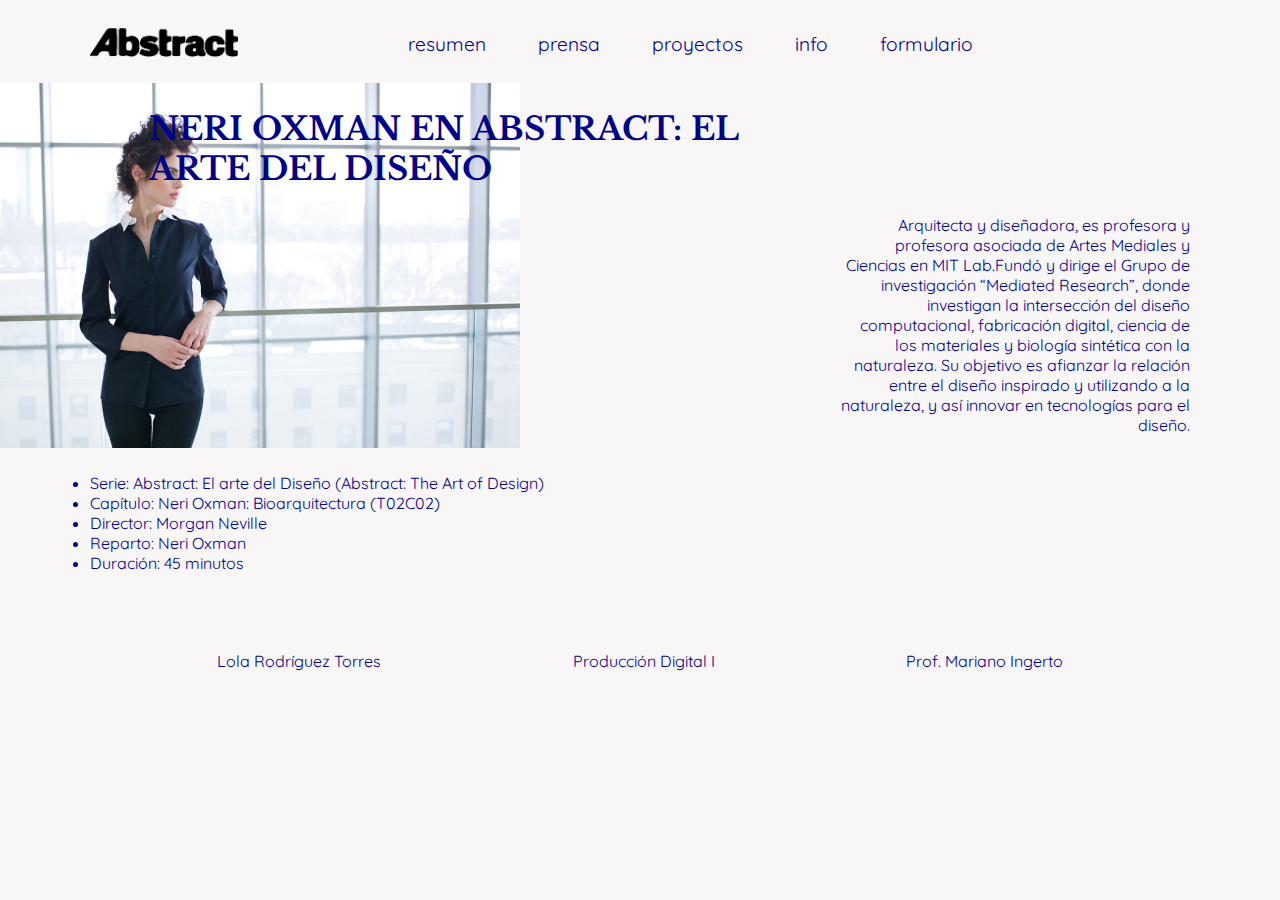
==== index.html @ 7cb878b6 "aaaa" ====
<!DOCTYPE>
<html>
	<head> 
	<title>BIOARQUITECTURA </title>
		<link href="https://fonts.googleapis.com/css2?family=Libre+Baskerville&display=swap" rel="stylesheet"> 
		<link href="https://fonts.googleapis.com/css2?family=Libre+Baskerville&family=Quicksand:wght@300&display=swap" rel="stylesheet">
		<link rel="stylesheet" href="https://cdnjs.cloudflare.com/ajax/libs/font-awesome/4.7.0/css/font-awesome.min.css"> 
		<link rel="stylesheet" type="text/css" href="css/estilos2.css">
		<meta name = "viewport" content = "width = device-width, initial-scale = 1.0">

	</head>
	<body>
	<header>
	<div>
		<a href="index.html">
			<img src="imagenes/abstract_logo_este.png" alt="logo Abstract">
		</a>
		<a href="javascript:void(0);" class="icon" onclick="myFunction()">
        <i class="fa fa-bars"></i>
 		</a>
	</div>
		<nav id="navegador">
			
		<ul>
		<li><a href= "index.html" >resumen</a></li>
		<li><a href= "prensa.html" >prensa</a></li>
		<li><a href= "proyectos.html" >proyectos</a></li>
		<li><a href= "information.html" >info</a></li>
		<li><a href="form">formulario</li>
		</ul>
	</nav>

	</header>		
		<section>
		<article class="fondo">
		 <h1> NERI OXMAN EN ABSTRACT: EL ARTE DEL DISEÑO </h1>
		<div class="primero">
			<p>Arquitecta y diseñadora, es profesora y profesora asociada de Artes Mediales y Ciencias en MIT Lab.Fundó y dirige el Grupo de investigación “Mediated Research”, donde investigan la intersección del diseño computacional, fabricación digital, ciencia de los materiales y biología sintética con la naturaleza. 
			Su objetivo es afianzar la relación entre el diseño inspirado y utilizando a la naturaleza, y así innovar en tecnologías para el diseño. </p> 
		</div>	
		</article>
		</section>	
		<section>
			<article>
				<div class="segundo">
					<ul>
						<li>
							Serie: Abstract: El arte del Diseño (Abstract: The Art of Design)
						</li>
						<li>
							Capítulo: Neri Oxman: Bioarquitectura (T02C02) 
						</li>
						<li>
							Director: Morgan Neville
						</li>
						<li>
							Reparto: Neri Oxman
						</li>
						<li>
							Duración: 45 minutos
						</li>
					
				</ul>
				</div>
			</article>
		</section>
	<footer>
		<div>
			<p>
			Lola Rodríguez Torres
		</p>
		</div>
		<div>
		<p>
			Producción Digital I
		</p>
		</div>
		<div>
		<p>
			Prof. Mariano Ingerto
		</p>	
		</div>
		
	</footer>
</body>
<script type="text/javascript">
	function myFunction (){
let x = document.getElementById ('navegador');
	if (x.className !== 'responsive'){
		x.className = 'navegador responsive';
	}
	else {
			x.className ='navegador'}
	}
</script>
</html>
---- css/estilos2.css ----
* {
	margin: 0;
	padding: 0;
	box-sizing: border-box;
}
body{
	background-color: F8F6F6;
}
header{
	padding-top: 2%;
	padding-right: 7%;
	padding-bottom: 2%;
	padding-left: 7%;
	display: flex;
	justify-content: space-between;
}
header img {
	height: 2rem;
	width: auto;
}
nav ul{
	margin-top: 1%;
}
nav ul li {
	display: inline-block;
}
nav ul li a{
	font-size: 1.2rem;
	padding-right: 3rem;
	text-transform: lowercase;
}
a{
	text-decoration: none;
	font-family: 'Quicksand', sans-serif;
	font-size: 1.5rem;
	color: darkblue;
}
section article {
	padding-top: 2%;
	padding-right: 7%;
	padding-bottom: 1%;
	padding-left: 7%;
	display: flex;
	margin-right: auto;
	margin-left: auto;
	
}
h1 {
	font-family: 'Libre Baskerville', serif;
	font-size: 2rem;
	color: darkblue;
	text-transform: uppercase;
	text-shadow: black;
	display: flex;
	padding-left: 2%;
	text-align: left;
	margin-right: auto;
	margin-left: auto;

}
.fondo{
	background-image: url("../imagenes/OXMAN-OFF.png");
	width: 100%;
	height: auto;
	object-position: left;
	padding-left: 10%;
	background-repeat: no-repeat;
	background-size: contain;
}
.fondo_secundario{
	width: 33%;
	height: auto;
	object-position: left;
	padding-top: 1%;
	padding-left: 5%;
	display: inline-block;
	text-decoration: none;
	font-family: 'Quicksand', sans-serif;
	font-size: 1rem;
	color: darkblue;
	text-align: justify;
	padding-right: 5%;
}
.foto_nerixlab {
	width: 100%;
	height: auto;
}
.primero{
	text-decoration: none;
	font-family: 'Quicksand', sans-serif;
	font-size: 1rem;
	color: darkblue;
	text-align: right;
	width: 45%;
	padding-top: 10%;
}
.segundo {
	text-decoration: none;
	font-family: 'Quicksand', sans-serif;
	font-size: 1rem;
	color: darkblue;
	text-align: left;
}
.tercero{
text-decoration: none;
	font-family: 'Quicksand', sans-serif;
	font-size: 1rem;
	color: darkblue;
	text-align: left;
	padding-top: 1%;
	padding-left: 2%;
	padding-right: 2%;
	object-position: center;
}
.carrete div {
	padding-top: 30%;
}
.carrete img{
	width: 100%;
	padding: 2%;
}

.informacion{
	width: 33%;
	height: auto;
	object-position: left;
	padding-top: 1%;
	padding-left: 1%;
	display: inline-block;
	text-decoration: none;
	font-family: 'Quicksand', sans-serif;
	font-size: 1rem;
	color: darkblue;
	text-align: center;
	padding-right: 5%;
	border-color: darkblue;
}
.formulario {
	object-position: left;
	text-decoration: none;
	font-family: 'Quicksand', sans-serif;
	font-size: 1rem;
	color: darkblue;
	text-align: left;
	padding-top: 1%;
	padding-left: 2%;
	padding-right: 2%;
}
footer{
	display: flex;
	text-align: center;
	justify-content: space-evenly;
	align-items: center;
	height: 150px;
	padding-left: 2%;
	padding-right: 2%;
	text-decoration: none;
	font-family: 'Quicksand', sans-serif;
	font-size: 1rem;
	color: darkblue;
}
.icon {
	display: none;
}
@media screen and (max-width: 480px) {
	header {flex-wrap: wrap;}
nav ul { display: none; }
.icon { display: block;  }
section {
	max-width: 480px;
	width: 100%;
}
header div, header a{
	flex: 1 o 50%;
}
header nav {
	flex-basis: 100%;
}
.fondo{
	background-image: url("../imagenes/OXMAN-OFF.png");
	height: 250px;
}
.fondo_secundario{
	width: 100%;
	display: block;
	
}
nav .responsive ul {
	display: block;
	width: 100%;
}
.primero{
	width: 100%;
	display: block;
}
.segundo {
	width: 100%;
	display: block;
}
.tercero{
	width: 100%;
	display: block;
}
.informacion{
	width: 100%;
	height: auto;
	object-position: center;
	display: block;
	text-decoration: none;
}
footer{
	padding-top: 3rem;
	margin-right: 1%;
	max-width: 1,5rem;
}
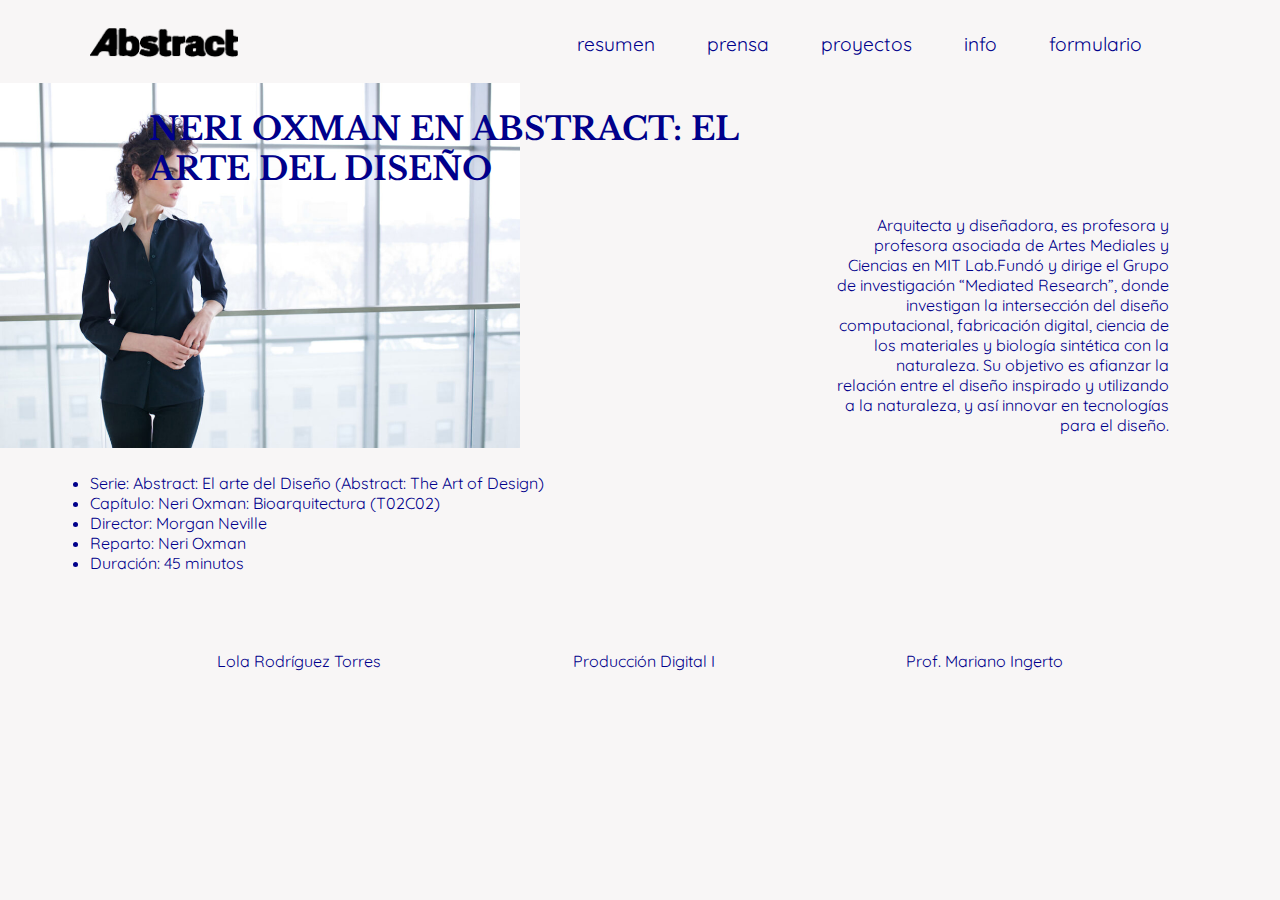
==== commit b521a0ca: "aver" ====
--- a/index.html
+++ b/index.html
@@ -15,18 +15,19 @@
 		<a href="index.html">
 			<img src="imagenes/abstract_logo_este.png" alt="logo Abstract">
 		</a>
-		<a href="javascript:void(0);" class="icon" onclick="myFunction()">
+		
+	</div>
+	<a href="javascript:void(0);" class="icon" onclick="myFunction()">
         <i class="fa fa-bars"></i>
  		</a>
-	</div>
-		<nav id="navegador">
+		<nav id="navegador" class="navegador">
 			
 		<ul>
 		<li><a href= "index.html" >resumen</a></li>
 		<li><a href= "prensa.html" >prensa</a></li>
 		<li><a href= "proyectos.html" >proyectos</a></li>
 		<li><a href= "information.html" >info</a></li>
-		<li><a href="form">formulario</li>
+		<li><a href="form">formulario</a></li>
 		</ul>
 	</nav>
 
@@ -86,7 +87,7 @@
 <script type="text/javascript">
 	function myFunction (){
 let x = document.getElementById ('navegador');
-	if (x.className !== 'responsive'){
+	if (x.className !== 'navegador responsive'){
 		x.className = 'navegador responsive';
 	}
 	else {
--- a/css/estilos2.css
+++ b/css/estilos2.css
@@ -51,7 +51,7 @@
 	color: darkblue;
 	text-transform: uppercase;
 	text-shadow: black;
-	display: flex;
+	display: block;
 	padding-left: 2%;
 	text-align: left;
 	margin-right: auto;
@@ -93,6 +93,7 @@
 	text-align: right;
 	width: 45%;
 	padding-top: 10%;
+	padding-right: 2% ;
 }
 .segundo {
 	text-decoration: none;
@@ -142,7 +143,7 @@
 	font-size: 1rem;
 	color: darkblue;
 	text-align: left;
-	padding-top: 1%;
+	padding-top: 25%;
 	padding-left: 2%;
 	padding-right: 2%;
 }
@@ -171,7 +172,7 @@
 	width: 100%;
 }
 header div, header a{
-	flex: 1 o 50%;
+	flex: 1 0 50%;
 }
 header nav {
 	flex-basis: 100%;
@@ -185,13 +186,14 @@
 	display: block;
 	
 }
-nav .responsive ul {
+nav .navegadoresponsive ul {
 	display: block;
 	width: 100%;
 }
 .primero{
 	width: 100%;
 	display: block;
+	height: auto;
 }
 .segundo {
 	width: 100%;
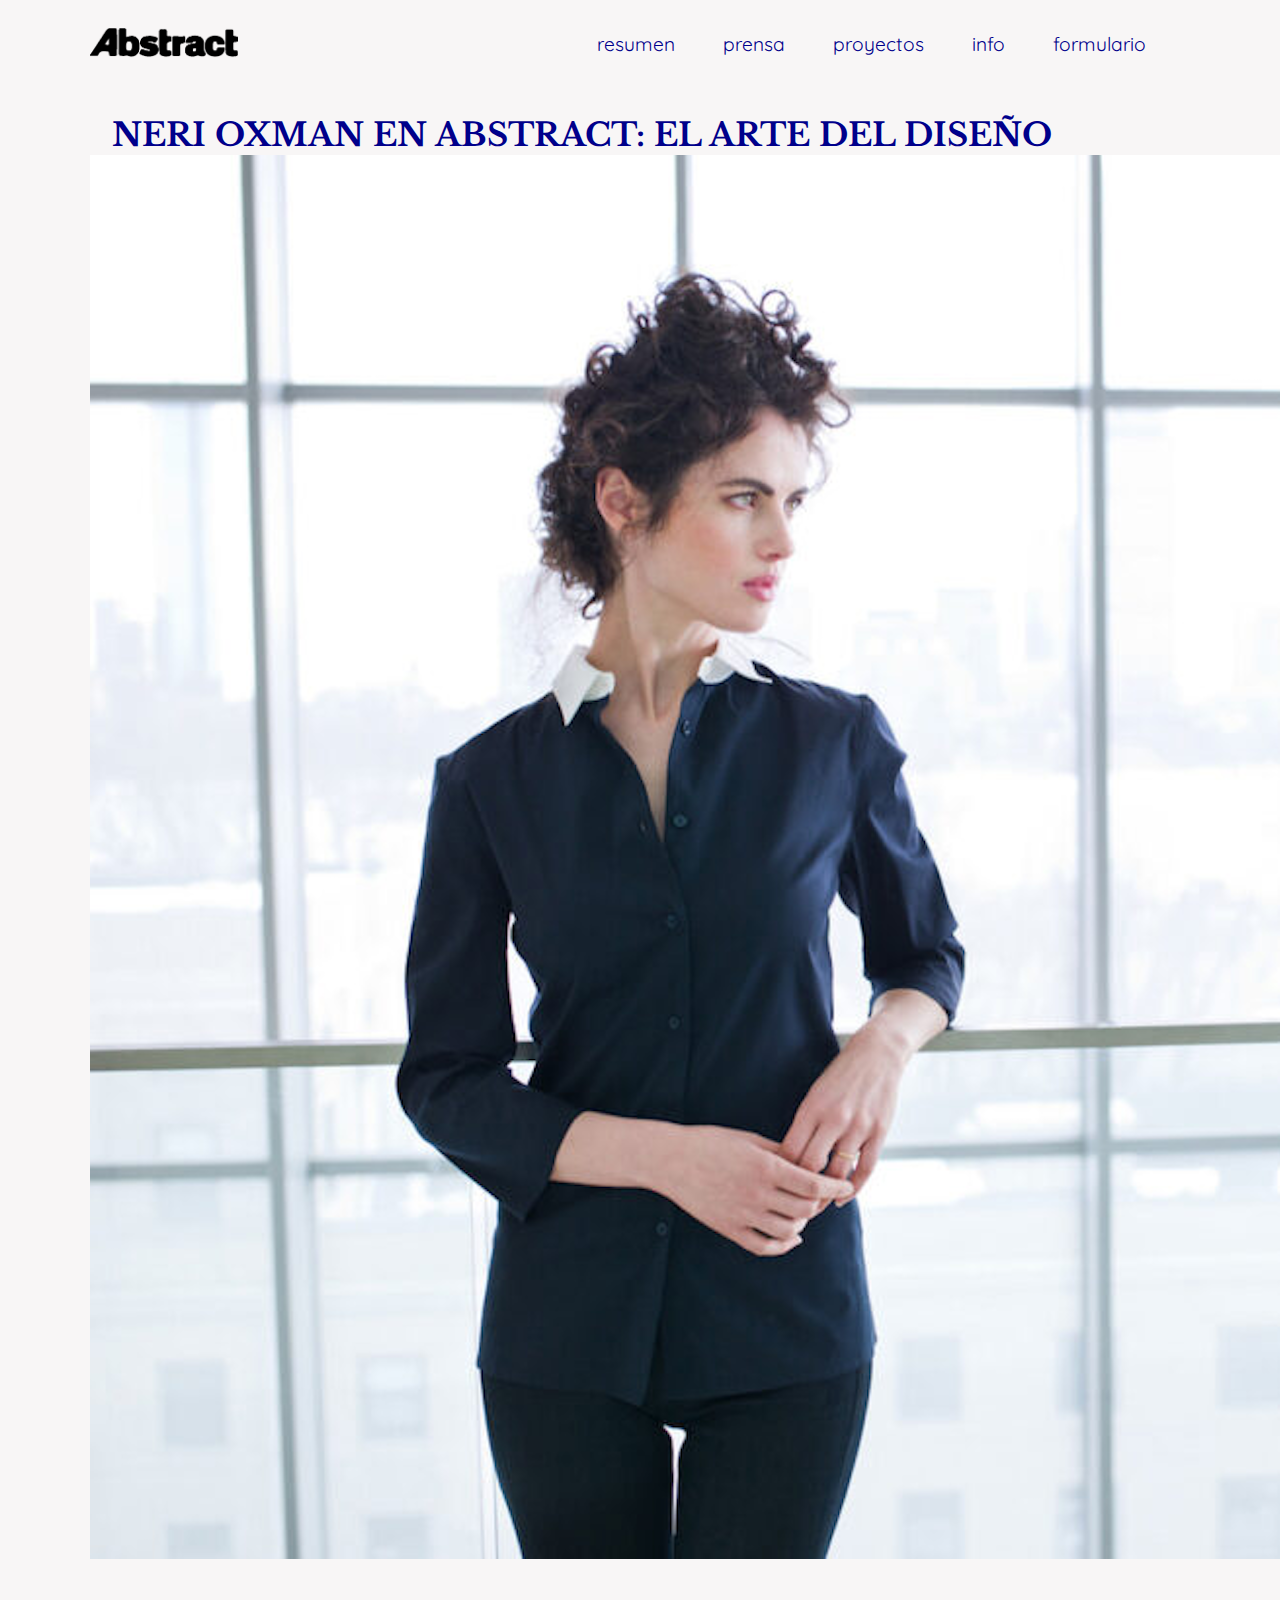
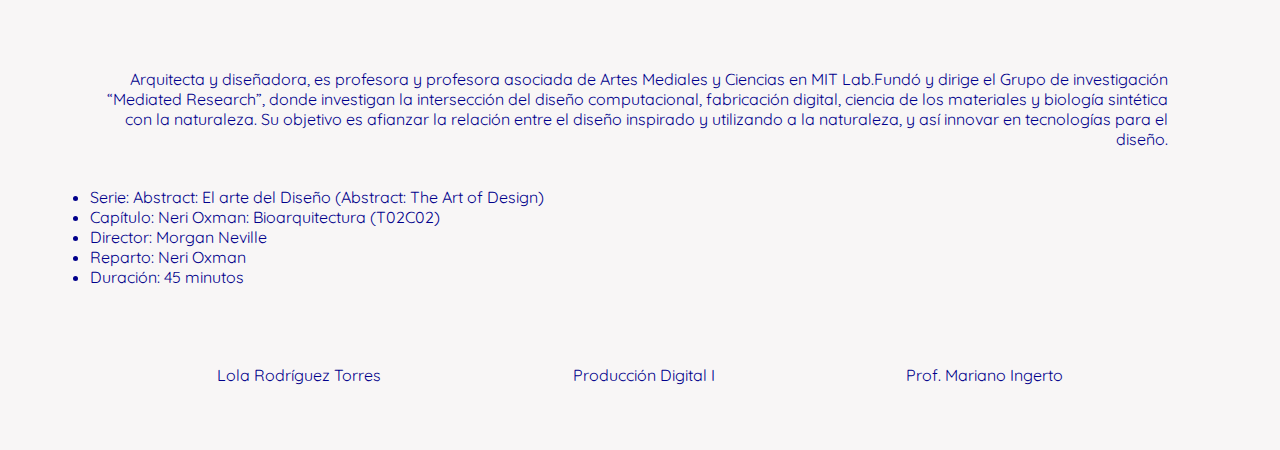
==== commit 97511e02: "advances" ====
--- a/index.html
+++ b/index.html
@@ -27,7 +27,7 @@
 		<li><a href= "prensa.html" >prensa</a></li>
 		<li><a href= "proyectos.html" >proyectos</a></li>
 		<li><a href= "information.html" >info</a></li>
-		<li><a href="form">formulario</a></li>
+		<li><a href="form.html">formulario</a></li>
 		</ul>
 	</nav>
 
@@ -35,6 +35,9 @@
 		<section>
 		<article class="fondo">
 		 <h1> NERI OXMAN EN ABSTRACT: EL ARTE DEL DISEÑO </h1>
+		 <div>
+		 	<img src="imagenes/OXMAN-OFF.png">
+		 </div>
 		<div class="primero">
 			<p>Arquitecta y diseñadora, es profesora y profesora asociada de Artes Mediales y Ciencias en MIT Lab.Fundó y dirige el Grupo de investigación “Mediated Research”, donde investigan la intersección del diseño computacional, fabricación digital, ciencia de los materiales y biología sintética con la naturaleza. 
 			Su objetivo es afianzar la relación entre el diseño inspirado y utilizando a la naturaleza, y así innovar en tecnologías para el diseño. </p> 
--- a/css/estilos2.css
+++ b/css/estilos2.css
@@ -34,13 +34,21 @@
 	font-family: 'Quicksand', sans-serif;
 	font-size: 1.5rem;
 	color: darkblue;
+	 box-shadow: inset 0 0 0 0 darkblue;
+	margin: 0 -.25rem;
+  padding: 0 .25rem;
+  transition: color .3s ease-in-out, box-shadow .3s ease-in-out;
+}
+a:hover {
+  box-shadow: inset 100px 0 0 0 darkblue;
+  color: F8F6F6;
 }
 section article {
 	padding-top: 2%;
 	padding-right: 7%;
 	padding-bottom: 1%;
 	padding-left: 7%;
-	display: flex;
+	display: block;
 	margin-right: auto;
 	margin-left: auto;
 	
@@ -58,14 +66,8 @@
 	margin-left: auto;
 
 }
-.fondo{
-	background-image: url("../imagenes/OXMAN-OFF.png");
-	width: 100%;
-	height: auto;
-	object-position: left;
-	padding-left: 10%;
-	background-repeat: no-repeat;
-	background-size: contain;
+.negrita {
+	font-weight: bold;
 }
 .fondo_secundario{
 	width: 33%;
@@ -91,7 +93,7 @@
 	font-size: 1rem;
 	color: darkblue;
 	text-align: right;
-	width: 45%;
+	width: 100%;
 	padding-top: 10%;
 	padding-right: 2% ;
 }
@@ -101,6 +103,7 @@
 	font-size: 1rem;
 	color: darkblue;
 	text-align: left;
+	height: auto;
 }
 .tercero{
 text-decoration: none;
@@ -179,14 +182,14 @@
 }
 .fondo{
 	background-image: url("../imagenes/OXMAN-OFF.png");
-	height: 250px;
+	height: auto;
 }
 .fondo_secundario{
 	width: 100%;
 	display: block;
 	
 }
-nav .navegadoresponsive ul {
+nav.responsive ul {
 	display: block;
 	width: 100%;
 }
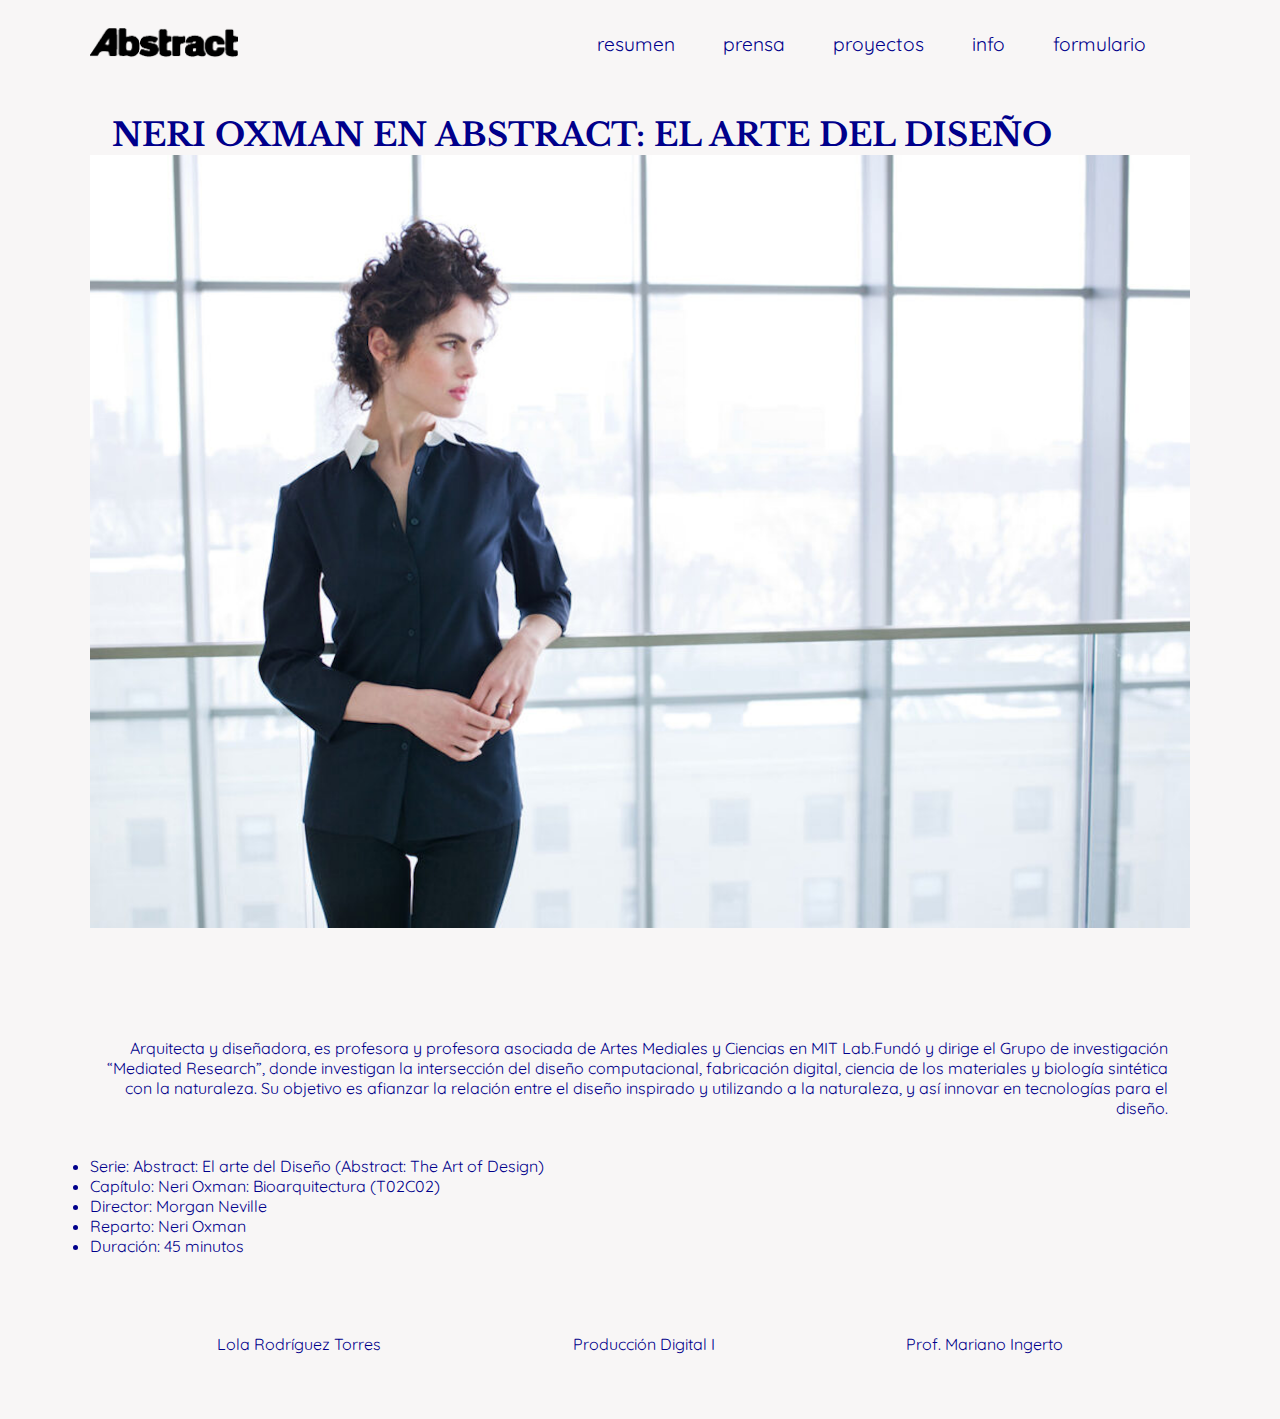
==== commit ed6e52e0: "Inde x" ====
--- a/index.html
+++ b/index.html
@@ -36,7 +36,7 @@
 		<article class="fondo">
 		 <h1> NERI OXMAN EN ABSTRACT: EL ARTE DEL DISEÑO </h1>
 		 <div>
-		 	<img src="imagenes/OXMAN-OFF.png">
+		 	<img class="imagen_index" src="imagenes/OXMAN-OFF.png">
 		 </div>
 		<div class="primero">
 			<p>Arquitecta y diseñadora, es profesora y profesora asociada de Artes Mediales y Ciencias en MIT Lab.Fundó y dirige el Grupo de investigación “Mediated Research”, donde investigan la intersección del diseño computacional, fabricación digital, ciencia de los materiales y biología sintética con la naturaleza. 
--- a/css/estilos2.css
+++ b/css/estilos2.css
@@ -69,6 +69,11 @@
 .negrita {
 	font-weight: bold;
 }
+.imagen_index {
+	width: 100%;
+	height: auto;
+	
+}
 .fondo_secundario{
 	width: 33%;
 	height: auto;
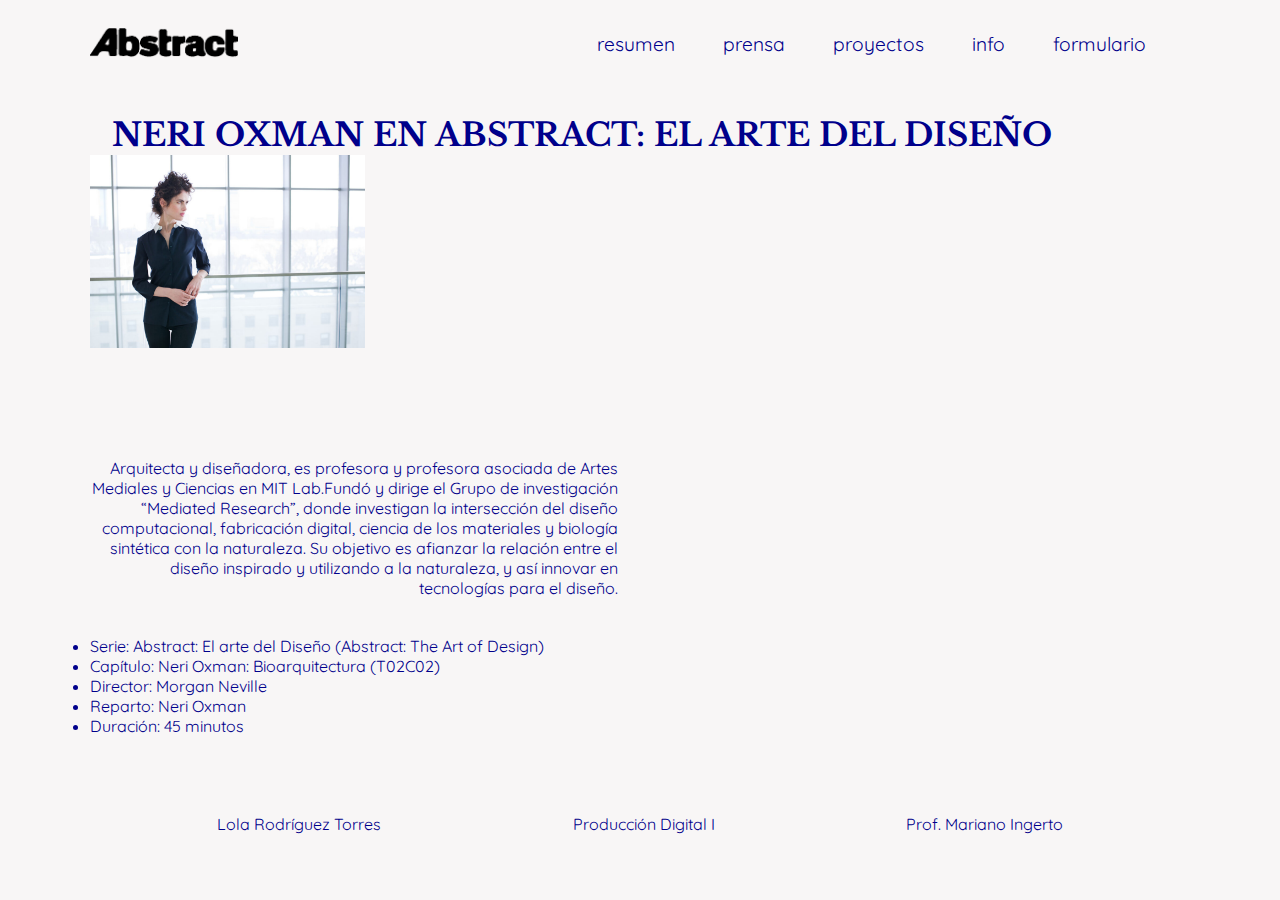
==== commit 7d72b5f9: "Update index.html" ====
--- a/index.html
+++ b/index.html
@@ -35,7 +35,7 @@
 		<section>
 		<article class="fondo">
 		 <h1> NERI OXMAN EN ABSTRACT: EL ARTE DEL DISEÑO </h1>
-		 <div>
+		 <div class="imagen_index">
 		 	<img class="imagen_index" src="imagenes/OXMAN-OFF.png">
 		 </div>
 		<div class="primero">
--- a/css/estilos2.css
+++ b/css/estilos2.css
@@ -70,9 +70,10 @@
 	font-weight: bold;
 }
 .imagen_index {
-	width: 100%;
-	height: auto;
-	
+	width: 50%;
+	height: auto;
+	display: inline-block;
+
 }
 .fondo_secundario{
 	width: 33%;
@@ -98,9 +99,10 @@
 	font-size: 1rem;
 	color: darkblue;
 	text-align: right;
-	width: 100%;
+	width: 50%;
 	padding-top: 10%;
 	padding-right: 2% ;
+	display: inline-block;
 }
 .segundo {
 	text-decoration: none;
@@ -151,9 +153,11 @@
 	font-size: 1rem;
 	color: darkblue;
 	text-align: left;
-	padding-top: 25%;
-	padding-left: 2%;
-	padding-right: 2%;
+	padding-top: 5%;
+	padding-left: 2%;
+	padding-right: 2%;
+	width: 50%;
+	height: auto;
 }
 footer{
 	display: flex;
@@ -168,6 +172,29 @@
 	font-size: 1rem;
 	color: darkblue;
 }
+input[type=text] {
+  padding: 0,5rem;
+  padding-left:0,5rem;
+  margin:1rem 0;
+  border-radius: 1rem;
+
+}
+input[type=comentario] {
+  padding: 1rem;
+  padding-top:2rem;
+  padding-bottom: 2rem;
+  padding-right: 3rem;
+  margin:1rem 0;
+  border-radius: 1rem;
+  width: 50%;
+  height: auto;
+}
+input[type=email] {
+  padding-left: 0,5rem;
+  padding:0,5rem;
+  margin:1rem 0;
+  border-radius: 1rem;
+}
 .icon {
 	display: none;
 }
@@ -185,10 +212,6 @@
 header nav {
 	flex-basis: 100%;
 }
-.fondo{
-	background-image: url("../imagenes/OXMAN-OFF.png");
-	height: auto;
-}
 .fondo_secundario{
 	width: 100%;
 	display: block;
@@ -217,6 +240,43 @@
 	object-position: center;
 	display: block;
 	text-decoration: none;
+}
+.formulario {
+	object-position: left;
+	text-decoration: none;
+	font-family: 'Quicksand', sans-serif;
+	font-size: 1rem;
+	color: darkblue;
+	text-align: left;
+	padding-top: 5%;
+	padding-left: 2%;
+	padding-right: 2%;
+	width: 100%;
+	height: auto;
+}
+input[type=comentario] {
+  padding: 1rem;
+  padding-top:2rem;
+  padding-bottom: 2rem;
+  padding-right: 3rem;
+  margin:1rem 0;
+  border-radius: 1rem;
+  width: 100%;
+  height: auto;
+}
+input[type=email] {
+  padding-left: 0,5rem;
+  padding:0,5rem;
+  margin:1rem 0;
+  border-radius: 1rem;
+  width: 100%;
+}
+input[type=text] {
+  padding: 0,5rem;
+  padding-left:0,5rem;
+  margin:1rem 0;
+  border-radius: 1rem;
+width: 100%;
 }
 footer{
 	padding-top: 3rem;
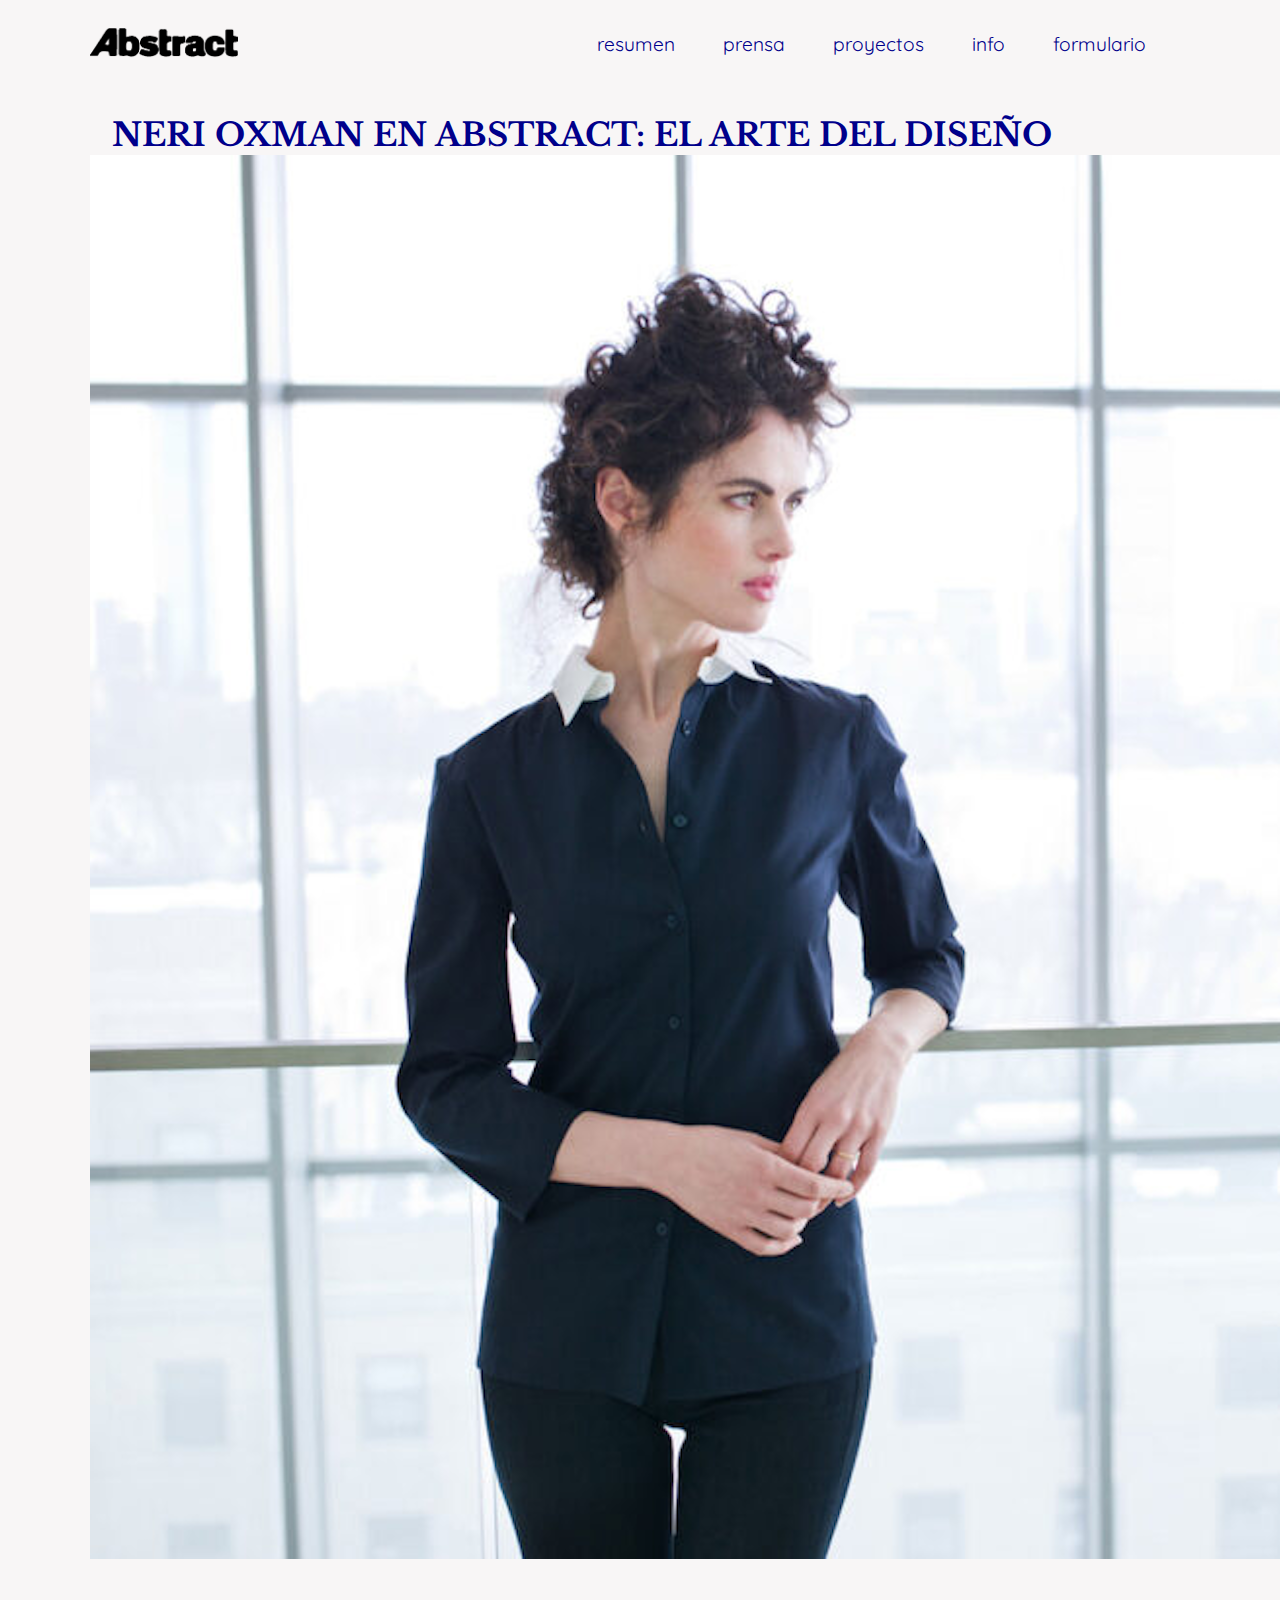
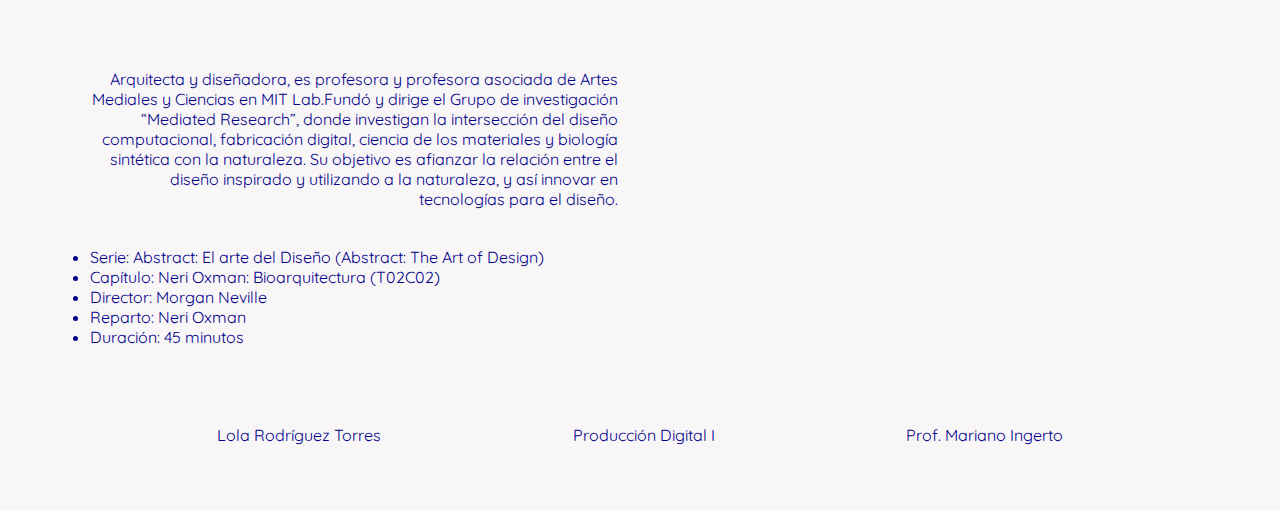
==== commit 87c22c37: "Update index.html" ====
--- a/index.html
+++ b/index.html
@@ -36,7 +36,7 @@
 		<article class="fondo">
 		 <h1> NERI OXMAN EN ABSTRACT: EL ARTE DEL DISEÑO </h1>
 		 <div class="imagen_index">
-		 	<img class="imagen_index" src="imagenes/OXMAN-OFF.png">
+		 	<img src="imagenes/OXMAN-OFF.png">
 		 </div>
 		<div class="primero">
 			<p>Arquitecta y diseñadora, es profesora y profesora asociada de Artes Mediales y Ciencias en MIT Lab.Fundó y dirige el Grupo de investigación “Mediated Research”, donde investigan la intersección del diseño computacional, fabricación digital, ciencia de los materiales y biología sintética con la naturaleza. 
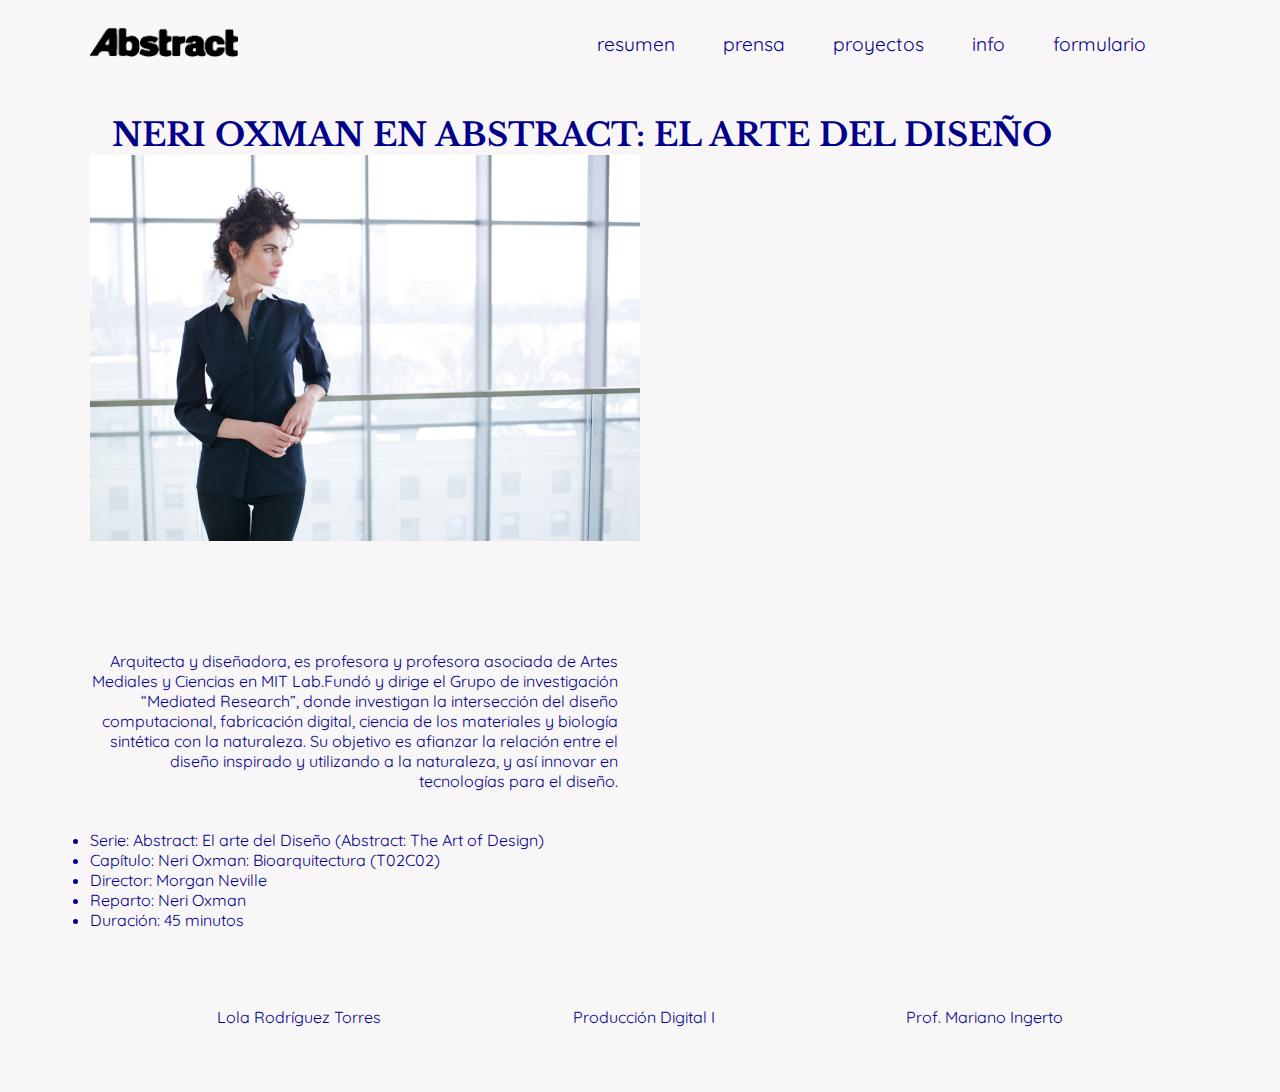
==== commit 3110e20c: "Update index.html" ====
--- a/index.html
+++ b/index.html
@@ -35,9 +35,9 @@
 		<section>
 		<article class="fondo">
 		 <h1> NERI OXMAN EN ABSTRACT: EL ARTE DEL DISEÑO </h1>
-		 <div class="imagen_index">
-		 	<img src="imagenes/OXMAN-OFF.png">
-		 </div>
+		
+		 	<img class="imagen_index" src="imagenes/OXMAN-OFF.png">
+		 
 		<div class="primero">
 			<p>Arquitecta y diseñadora, es profesora y profesora asociada de Artes Mediales y Ciencias en MIT Lab.Fundó y dirige el Grupo de investigación “Mediated Research”, donde investigan la intersección del diseño computacional, fabricación digital, ciencia de los materiales y biología sintética con la naturaleza. 
 			Su objetivo es afianzar la relación entre el diseño inspirado y utilizando a la naturaleza, y así innovar en tecnologías para el diseño. </p> 
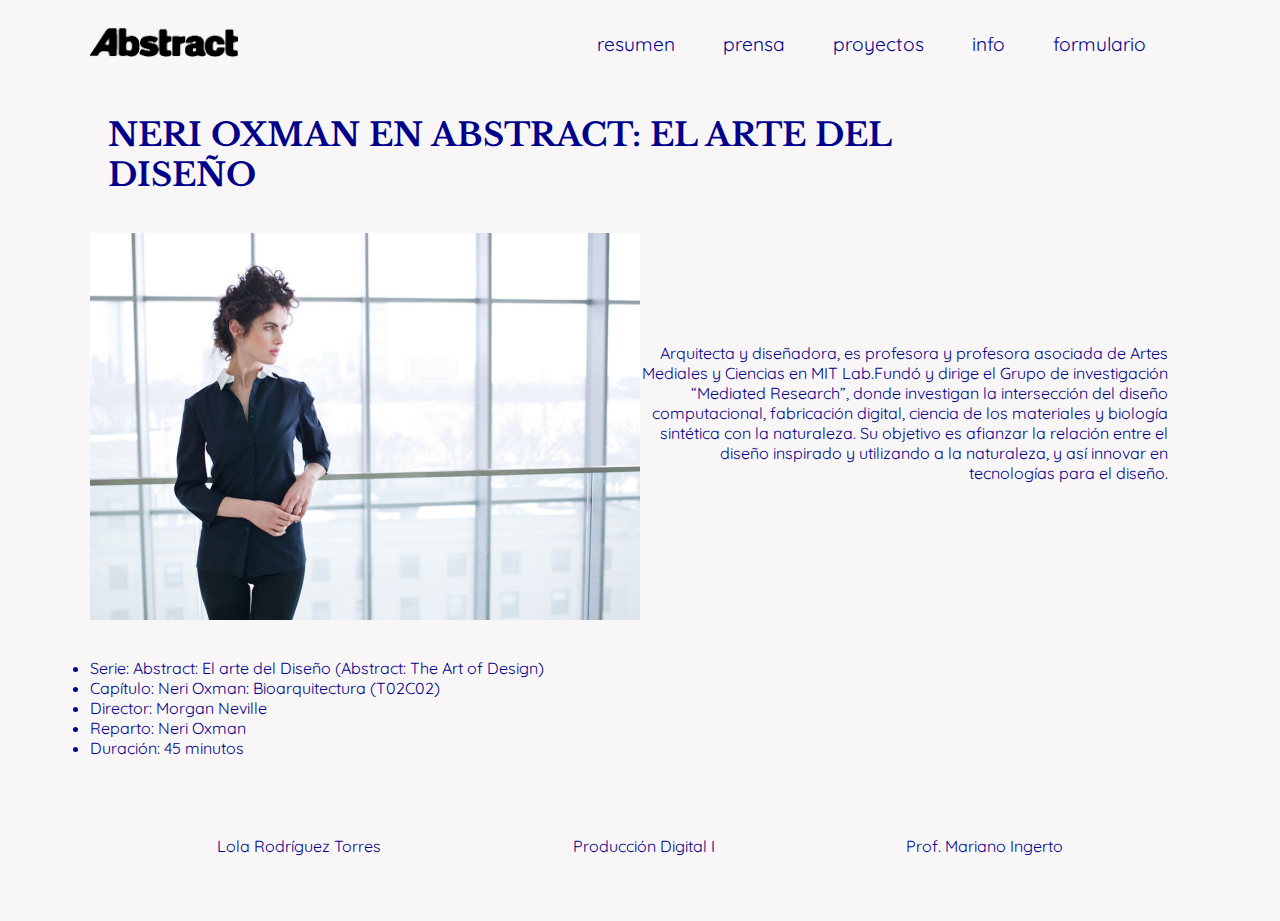
==== commit 867b05b7: "a" ====
--- a/index.html
+++ b/index.html
@@ -35,7 +35,8 @@
 		<section>
 		<article class="fondo">
 		 <h1> NERI OXMAN EN ABSTRACT: EL ARTE DEL DISEÑO </h1>
-		
+		</article>
+		<article class="fondo">
 		 	<img class="imagen_index" src="imagenes/OXMAN-OFF.png">
 		 
 		<div class="primero">
--- a/css/estilos2.css
+++ b/css/estilos2.css
@@ -48,7 +48,7 @@
 	padding-right: 7%;
 	padding-bottom: 1%;
 	padding-left: 7%;
-	display: block;
+	display: inline-flex;
 	margin-right: auto;
 	margin-left: auto;
 	
@@ -64,6 +64,7 @@
 	text-align: left;
 	margin-right: auto;
 	margin-left: auto;
+	height: auto;
 
 }
 .negrita {
